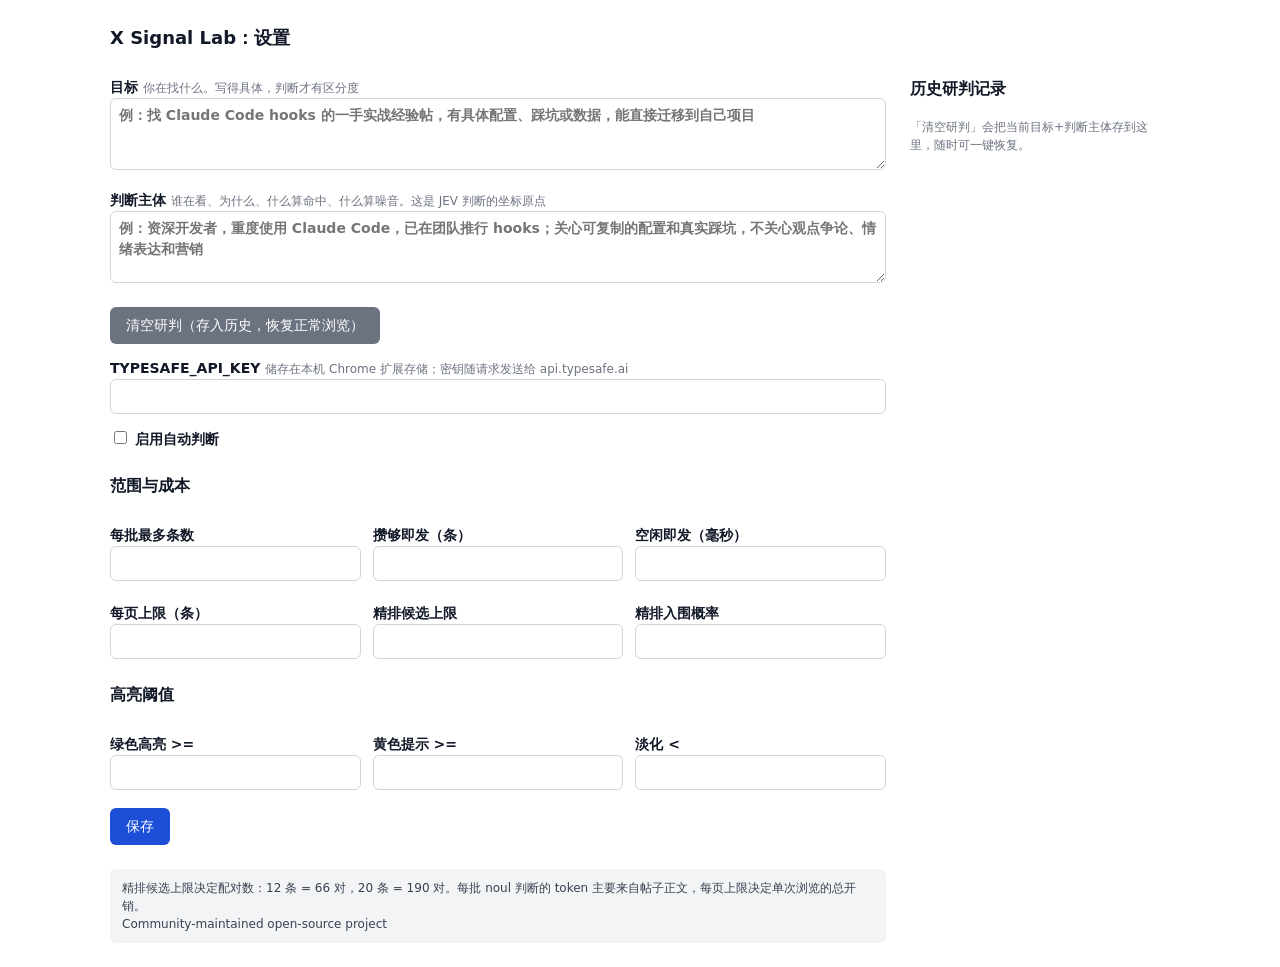
==== extension/options.html @ 82ccf51a "Prepare X Signal Lab open-source release" ====
<!doctype html>
<html lang="zh-CN">
<head>
  <meta charset="utf-8" />
  <title>X Signal Lab：设置</title>
  <style>
    body { font: 14px/1.5 -apple-system, system-ui, sans-serif; max-width: 1060px; margin: 24px auto; padding: 0 16px; color: #111827; }
    h1 { font-size: 18px; }
    label { display: block; margin-top: 14px; font-weight: 600; }
    .hint { font-weight: 400; color: #6b7280; font-size: 12px; }
    input[type="text"], input[type="password"], input[type="number"], textarea { width: 100%; box-sizing: border-box; padding: 6px 8px; border: 1px solid #d1d5db; border-radius: 6px; font: inherit; }
    textarea { min-height: 72px; }
    .row { display: grid; grid-template-columns: repeat(3, 1fr); gap: 12px; }
    .row label { margin-top: 10px; }
    button { margin-top: 18px; padding: 8px 16px; border: 0; border-radius: 6px; background: #1d4ed8; color: #fff; font: inherit; cursor: pointer; }
    #msg { margin-left: 12px; color: #16a34a; }
    .note { margin-top: 24px; padding: 10px 12px; background: #f3f4f6; border-radius: 6px; font-size: 12px; color: #374151; }
    .cols { display: flex; gap: 24px; align-items: flex-start; }
    .cols main { flex: 1; min-width: 0; }
    .side { width: 260px; flex-shrink: 0; }
    .side h3 { margin-top: 14px; }
    .hist-item { border: 1px solid #e5e7eb; border-radius: 6px; padding: 8px 10px; margin-bottom: 8px; font-size: 12px; }
    .hist-goal { font-weight: 600; word-break: break-all; }
    .hist-profile { color: #6b7280; margin-top: 2px; word-break: break-all; }
    .hist-time { color: #9ca3af; margin-top: 4px; }
    .hist-actions { margin-top: 6px; display: flex; gap: 6px; }
    .hist-actions button { margin-top: 0; padding: 3px 10px; font-size: 12px; }
    .hist-actions .del { background: #6b7280; }
    .hist-empty { color: #9ca3af; font-size: 12px; }
    button.ghost { background: #6b7280; }
    button.ghost:hover { background: #4b5563; }
  </style>
</head>
<body>
  <h1>X Signal Lab：设置</h1>

  <div class="cols">
  <main>

  <label>目标 <span class="hint">你在找什么。写得具体，判断才有区分度</span>
    <textarea id="goal" placeholder="例：找 Claude Code hooks 的一手实战经验帖，有具体配置、踩坑或数据，能直接迁移到自己项目"></textarea>
  </label>

  <label>判断主体 <span class="hint">谁在看、为什么、什么算命中、什么算噪音。这是 JEV 判断的坐标原点</span>
    <textarea id="profile" placeholder="例：资深开发者，重度使用 Claude Code，已在团队推行 hooks；关心可复制的配置和真实踩坑，不关心观点争论、情绪表达和营销"></textarea>
  </label>

  <button id="clear" type="button" class="ghost">清空研判（存入历史，恢复正常浏览）</button>

  <label>TYPESAFE_API_KEY <span class="hint">储存在本机 Chrome 扩展存储；密钥随请求发送给 api.typesafe.ai</span>
    <input id="apiKey" type="password" autocomplete="off" />
  </label>

  <label><input id="enabled" type="checkbox" /> 启用自动判断</label>

  <h3 style="margin-top:24px">范围与成本</h3>
  <div class="row">
    <label>每批最多条数<input id="batchSize" type="number" min="1" max="30" /></label>
    <label>攒够即发（条）<input id="batchMinFlush" type="number" min="1" max="30" /></label>
    <label>空闲即发（毫秒）<input id="batchIdleMs" type="number" min="200" step="100" /></label>
    <label>每页上限（条）<input id="maxPerPage" type="number" min="1" /></label>
    <label>精排候选上限<input id="rankMaxPosts" type="number" min="2" max="20" /></label>
    <label>精排入围概率<input id="rankMinNoul" type="number" min="0" max="1" step="0.05" /></label>
  </div>

  <h3 style="margin-top:24px">高亮阈值</h3>
  <div class="row">
    <label>绿色高亮 >=<input id="hiThreshold" type="number" min="0" max="1" step="0.05" /></label>
    <label>黄色提示 >=<input id="midThreshold" type="number" min="0" max="1" step="0.05" /></label>
    <label>淡化 <<input id="dimThreshold" type="number" min="0" max="1" step="0.05" /></label>
  </div>

  <button id="save">保存</button><span id="msg"></span>

  <div class="note">
    精排候选上限决定配对数：12 条 = 66 对，20 条 = 190 对。每批 noul 判断的 token 主要来自帖子正文，每页上限决定单次浏览的总开销。
    <br />Community-maintained open-source project
  </div>
  </main>

  <aside class="side">
    <h3>历史研判记录</h3>
    <p class="hint">「清空研判」会把当前目标+判断主体存到这里，随时可一键恢复。</p>
    <div id="history"></div>
  </aside>
  </div>
  <script src="options.js"></script>
</body>
</html>
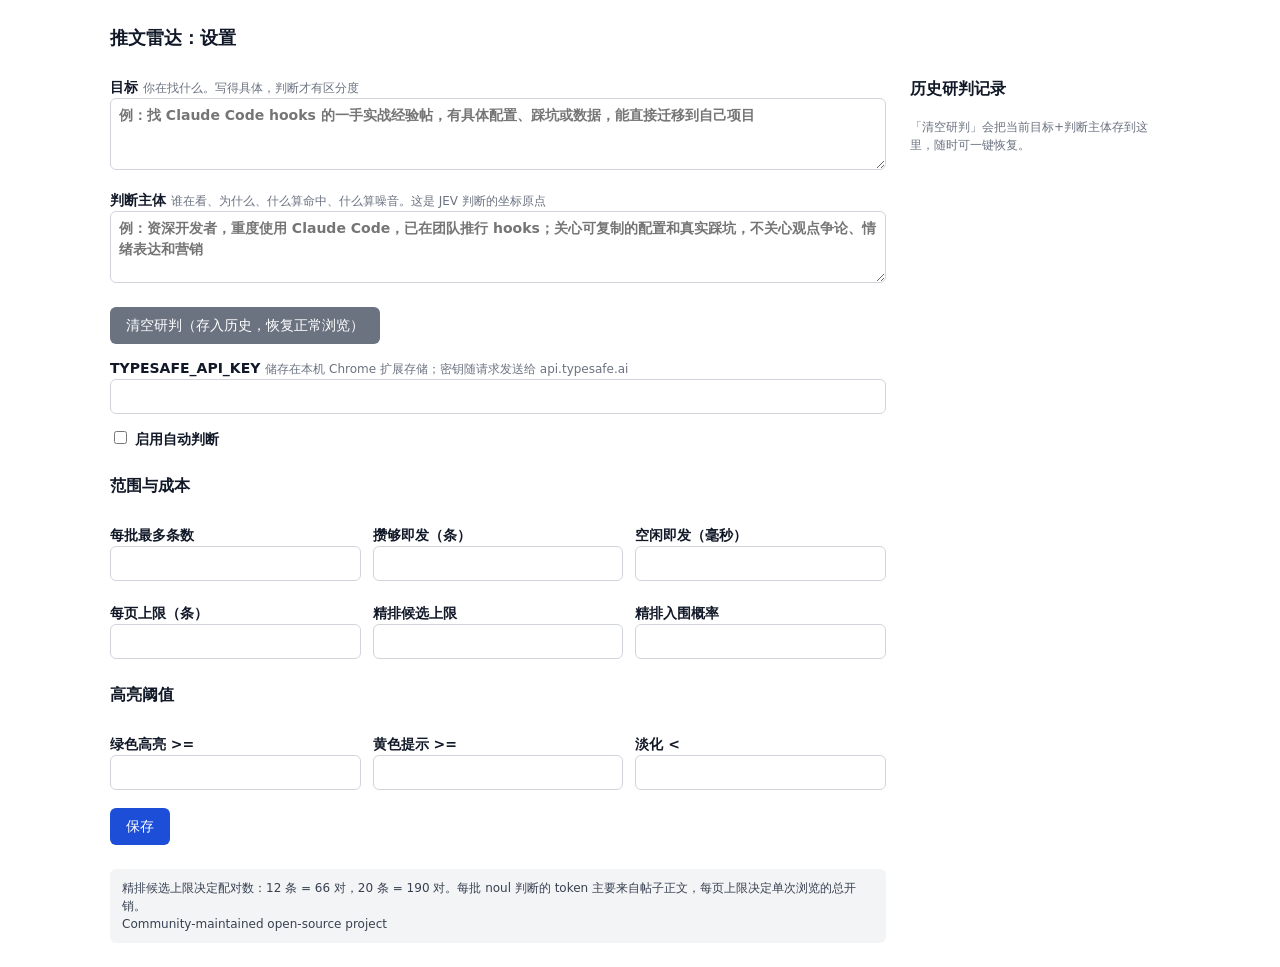
==== commit d0323059: "Rename project to Tweet Radar" ====
--- a/extension/options.html
+++ b/extension/options.html
@@ -2,7 +2,7 @@
 <html lang="zh-CN">
 <head>
   <meta charset="utf-8" />
-  <title>X Signal Lab：设置</title>
+  <title>推文雷达：设置</title>
   <style>
     body { font: 14px/1.5 -apple-system, system-ui, sans-serif; max-width: 1060px; margin: 24px auto; padding: 0 16px; color: #111827; }
     h1 { font-size: 18px; }
@@ -32,7 +32,7 @@
   </style>
 </head>
 <body>
-  <h1>X Signal Lab：设置</h1>
+  <h1>推文雷达：设置</h1>
 
   <div class="cols">
   <main>
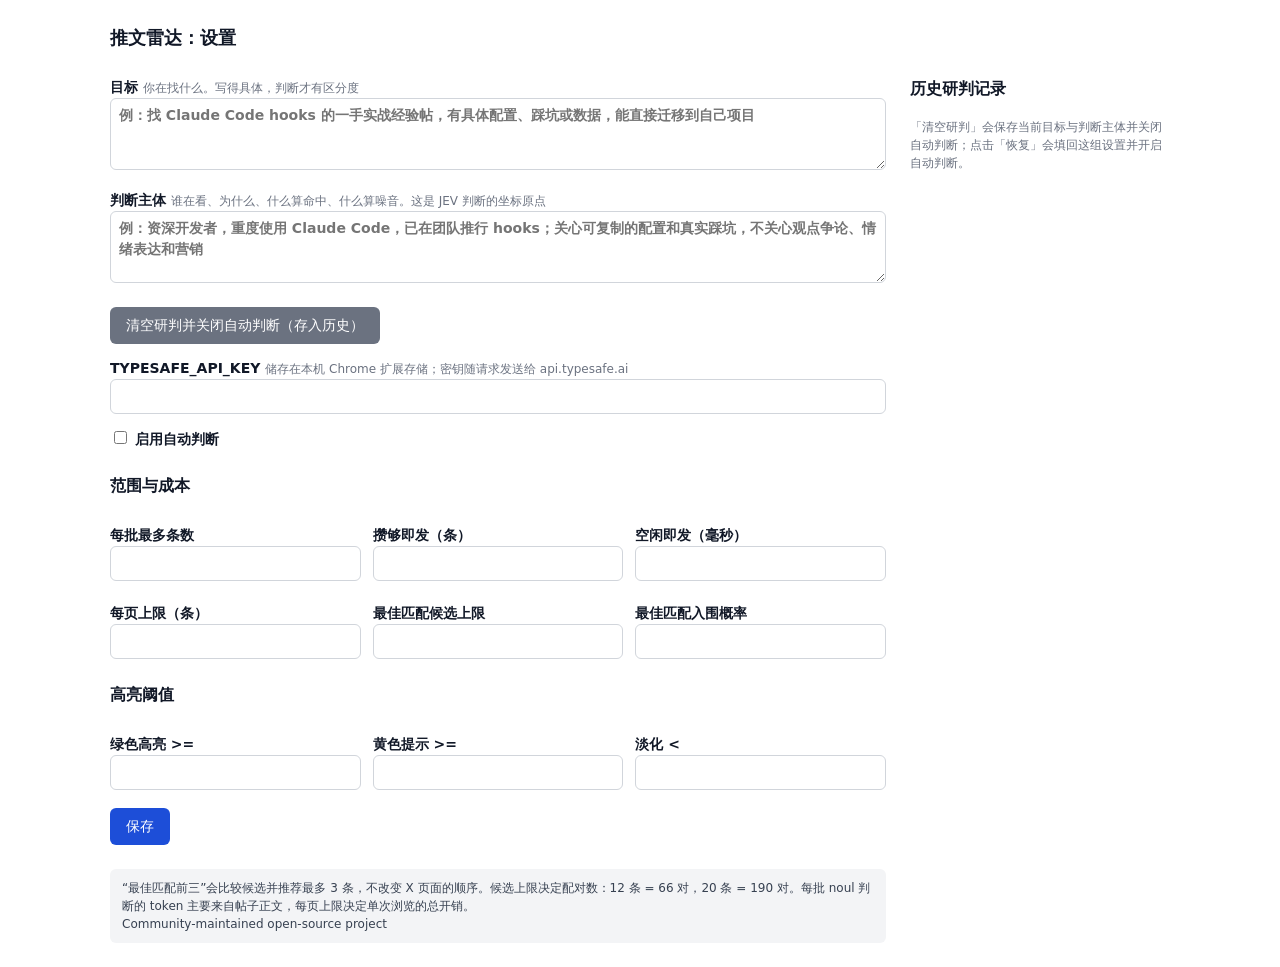
==== commit 315c2e1c: "docs: add bilingual README and refresh extension guidance" ====
--- a/extension/options.html
+++ b/extension/options.html
@@ -45,7 +45,7 @@
     <textarea id="profile" placeholder="例：资深开发者，重度使用 Claude Code，已在团队推行 hooks；关心可复制的配置和真实踩坑，不关心观点争论、情绪表达和营销"></textarea>
   </label>
 
-  <button id="clear" type="button" class="ghost">清空研判（存入历史，恢复正常浏览）</button>
+  <button id="clear" type="button" class="ghost">清空研判并关闭自动判断（存入历史）</button>
 
   <label>TYPESAFE_API_KEY <span class="hint">储存在本机 Chrome 扩展存储；密钥随请求发送给 api.typesafe.ai</span>
     <input id="apiKey" type="password" autocomplete="off" />
@@ -59,8 +59,8 @@
     <label>攒够即发（条）<input id="batchMinFlush" type="number" min="1" max="30" /></label>
     <label>空闲即发（毫秒）<input id="batchIdleMs" type="number" min="200" step="100" /></label>
     <label>每页上限（条）<input id="maxPerPage" type="number" min="1" /></label>
-    <label>精排候选上限<input id="rankMaxPosts" type="number" min="2" max="20" /></label>
-    <label>精排入围概率<input id="rankMinNoul" type="number" min="0" max="1" step="0.05" /></label>
+    <label>最佳匹配候选上限<input id="rankMaxPosts" type="number" min="2" max="20" /></label>
+    <label>最佳匹配入围概率<input id="rankMinNoul" type="number" min="0" max="1" step="0.05" /></label>
   </div>
 
   <h3 style="margin-top:24px">高亮阈值</h3>
@@ -73,14 +73,14 @@
   <button id="save">保存</button><span id="msg"></span>
 
   <div class="note">
-    精排候选上限决定配对数：12 条 = 66 对，20 条 = 190 对。每批 noul 判断的 token 主要来自帖子正文，每页上限决定单次浏览的总开销。
+    “最佳匹配前三”会比较候选并推荐最多 3 条，不改变 X 页面的顺序。候选上限决定配对数：12 条 = 66 对，20 条 = 190 对。每批 noul 判断的 token 主要来自帖子正文，每页上限决定单次浏览的总开销。
     <br />Community-maintained open-source project
   </div>
   </main>
 
   <aside class="side">
     <h3>历史研判记录</h3>
-    <p class="hint">「清空研判」会把当前目标+判断主体存到这里，随时可一键恢复。</p>
+    <p class="hint">「清空研判」会保存当前目标与判断主体并关闭自动判断；点击「恢复」会填回这组设置并开启自动判断。</p>
     <div id="history"></div>
   </aside>
   </div>
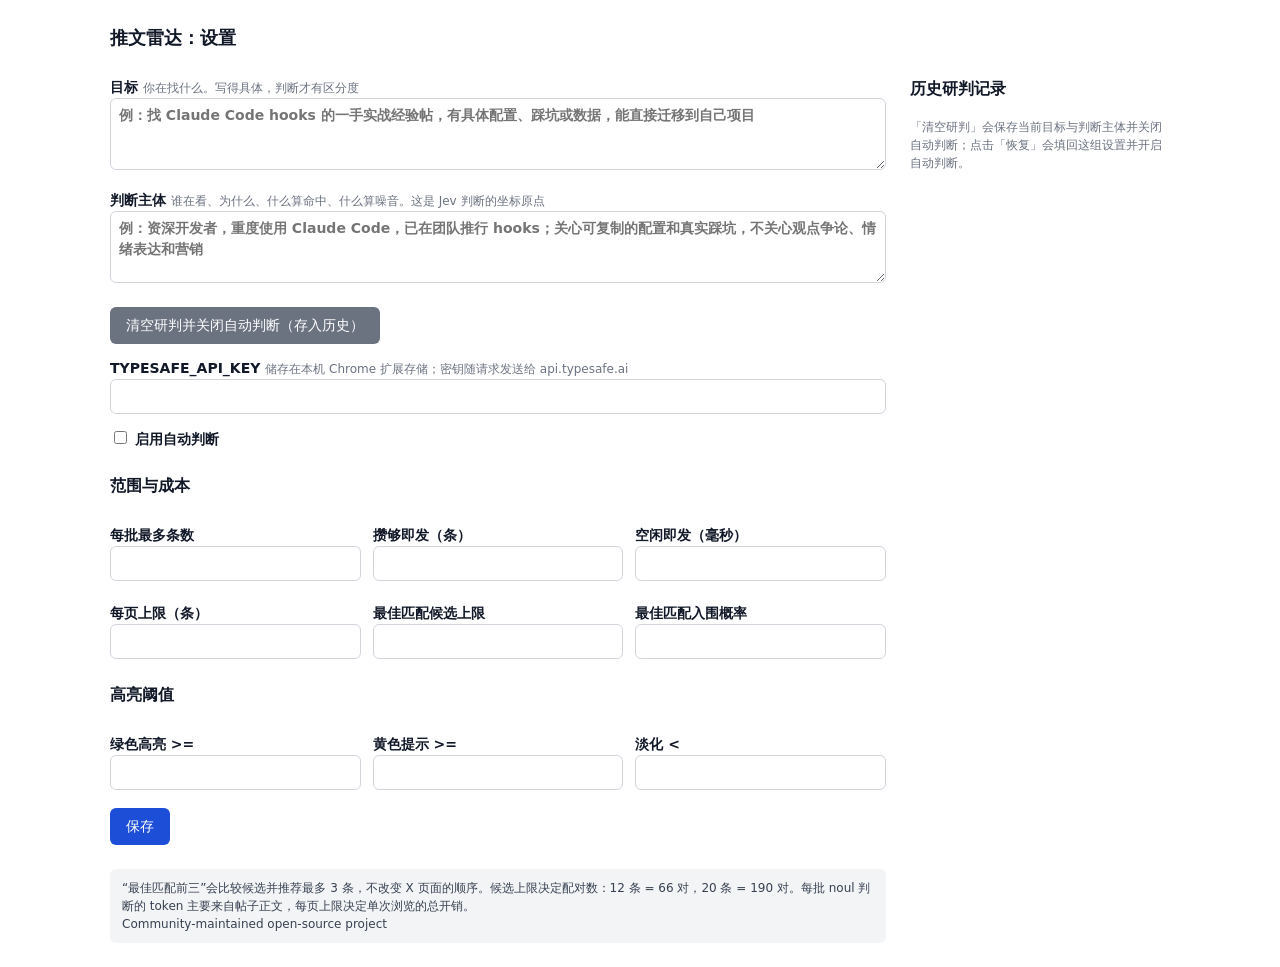
==== commit 9679871d: "Fix Jev brand capitalization" ====
--- a/extension/options.html
+++ b/extension/options.html
@@ -41,7 +41,7 @@
     <textarea id="goal" placeholder="例：找 Claude Code hooks 的一手实战经验帖，有具体配置、踩坑或数据，能直接迁移到自己项目"></textarea>
   </label>
 
-  <label>判断主体 <span class="hint">谁在看、为什么、什么算命中、什么算噪音。这是 JEV 判断的坐标原点</span>
+  <label>判断主体 <span class="hint">谁在看、为什么、什么算命中、什么算噪音。这是 Jev 判断的坐标原点</span>
     <textarea id="profile" placeholder="例：资深开发者，重度使用 Claude Code，已在团队推行 hooks；关心可复制的配置和真实踩坑，不关心观点争论、情绪表达和营销"></textarea>
   </label>
 
